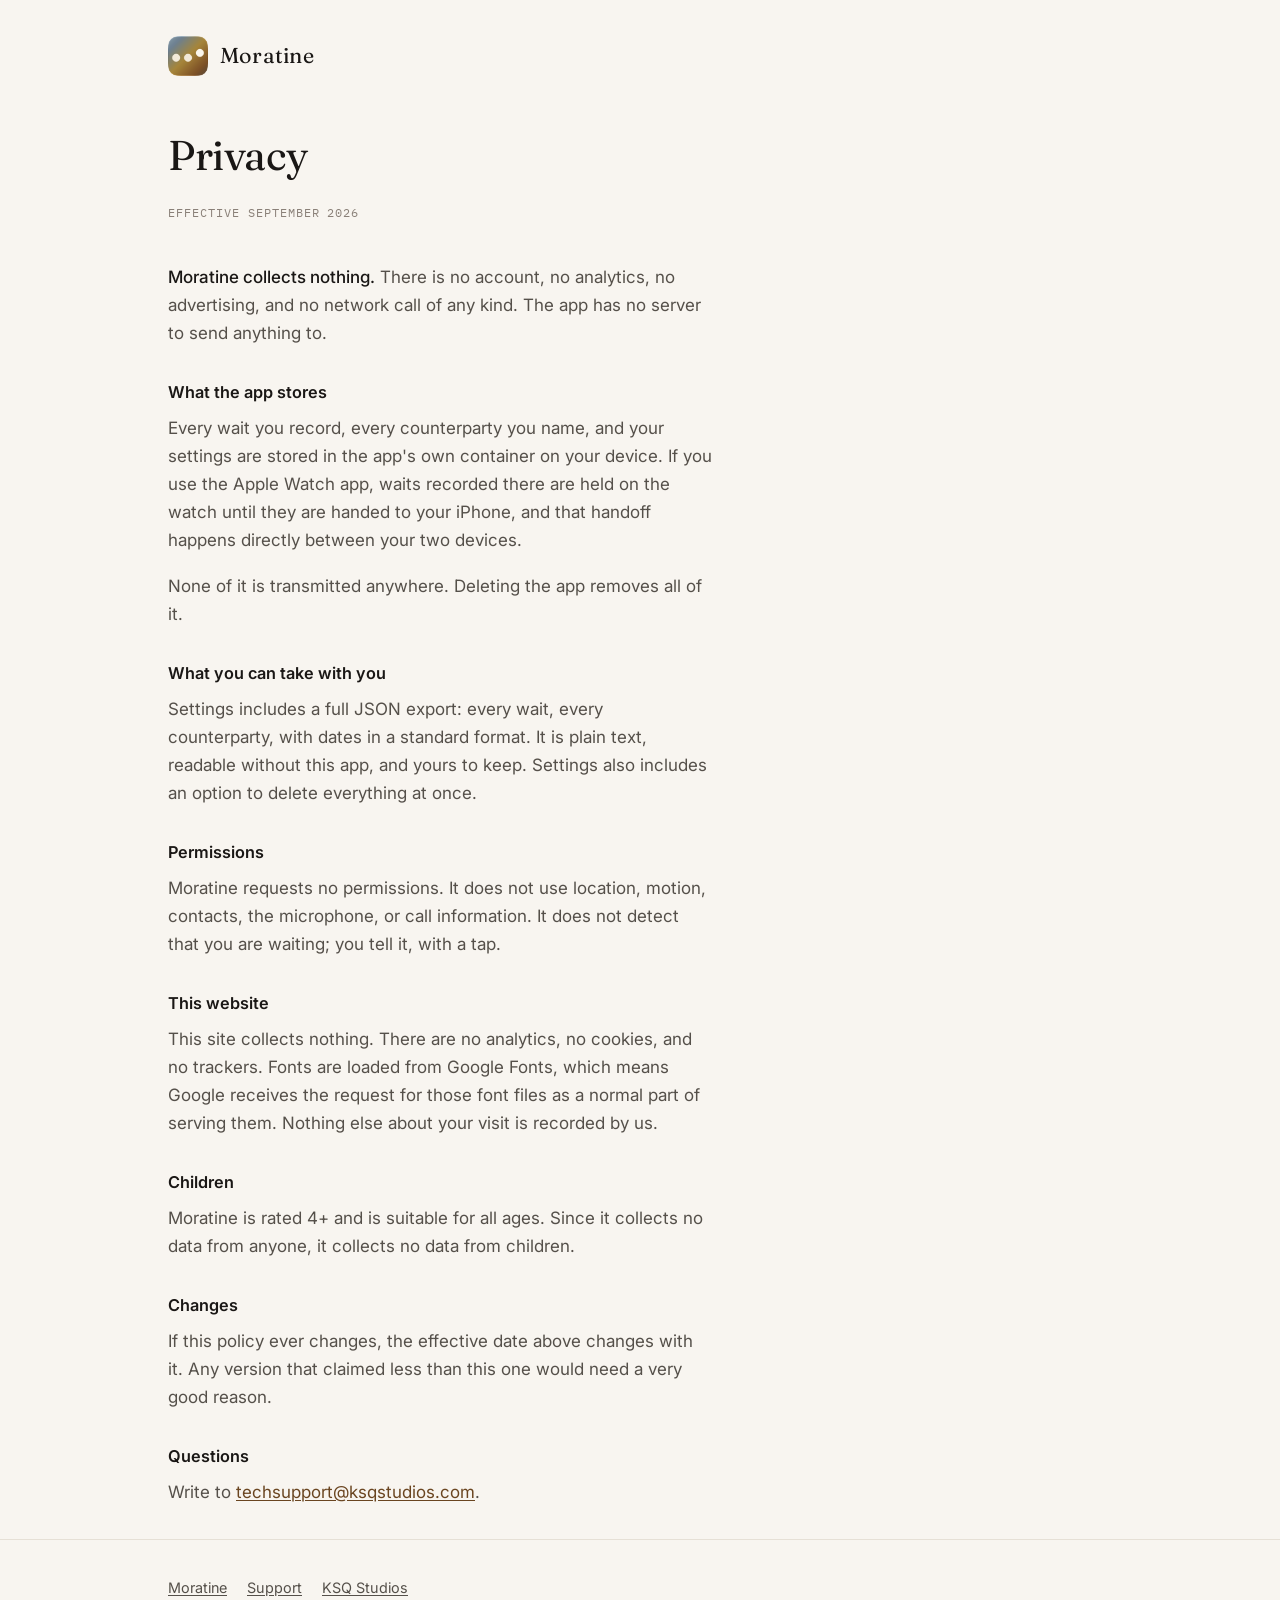
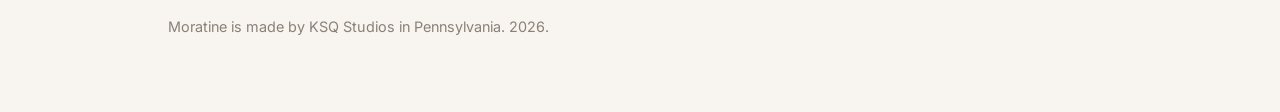
==== privacy.html @ 425c59f6 "Initial Website File Push" ====
<!DOCTYPE html>
<html lang="en">
<head>
<meta charset="utf-8">
<meta name="viewport" content="width=device-width, initial-scale=1">
<title>Privacy, Moratine</title>
<meta name="description" content="Moratine collects nothing. No account, no analytics, no network calls. Everything stays on your device.">
<link rel="canonical" href="https://moratine.app/privacy">
<meta name="robots" content="index, follow">

<link rel="icon" href="/favicon.png" sizes="32x32">
<link rel="apple-touch-icon" href="/apple-touch-icon.png">

<link rel="preconnect" href="https://fonts.googleapis.com">
<link rel="preconnect" href="https://fonts.gstatic.com" crossorigin>
<link href="https://fonts.googleapis.com/css2?family=Fraunces:opsz,wght@9..144,400&family=IBM+Plex+Mono:wght@400&family=Inter:wght@400;500;600&display=swap" rel="stylesheet">
<link rel="stylesheet" href="/styles.css">
</head>
<body>

<div class="wrap">

  <header class="masthead">
    <img src="/apple-touch-icon.png" alt="">
    <a class="wordmark" href="/">Moratine</a>
  </header>

  <div class="legal">
    <h1>Privacy</h1>
    <p class="updated">Effective September 2026</p>

    <p class="prose">
      <strong>Moratine collects nothing.</strong> There is no account, no
      analytics, no advertising, and no network call of any kind. The app has
      no server to send anything to.
    </p>

    <h3>What the app stores</h3>
    <p class="prose">
      Every wait you record, every counterparty you name, and your settings
      are stored in the app's own container on your device. If you use the
      Apple Watch app, waits recorded there are held on the watch until they
      are handed to your iPhone, and that handoff happens directly between
      your two devices.
    </p>
    <p class="prose">
      None of it is transmitted anywhere. Deleting the app removes all of it.
    </p>

    <h3>What you can take with you</h3>
    <p class="prose">
      Settings includes a full JSON export: every wait, every counterparty,
      with dates in a standard format. It is plain text, readable without this
      app, and yours to keep. Settings also includes an option to delete
      everything at once.
    </p>

    <h3>Permissions</h3>
    <p class="prose">
      Moratine requests no permissions. It does not use location, motion,
      contacts, the microphone, or call information. It does not detect that
      you are waiting; you tell it, with a tap.
    </p>

    <h3>This website</h3>
    <p class="prose">
      This site collects nothing. There are no analytics, no cookies, and no
      trackers. Fonts are loaded from Google Fonts, which means Google
      receives the request for those font files as a normal part of serving
      them. Nothing else about your visit is recorded by us.
    </p>

    <h3>Children</h3>
    <p class="prose">
      Moratine is rated 4+ and is suitable for all ages. Since it collects no
      data from anyone, it collects no data from children.
    </p>

    <h3>Changes</h3>
    <p class="prose">
      If this policy ever changes, the effective date above changes with it.
      Any version that claimed less than this one would need a very good
      reason.
    </p>

    <h3>Questions</h3>
    <p class="prose">
      Write to <a href="mailto:techsupport@ksqstudios.com">techsupport@ksqstudios.com</a>.
    </p>
  </div>

</div>

<footer>
  <div class="wrap">
    <nav>
      <a href="/">Moratine</a>
      <a href="/support">Support</a>
      <a href="https://ksqstudios.com">KSQ Studios</a>
    </nav>
    <p>Moratine is made by KSQ Studios in Pennsylvania. 2026.</p>
  </div>
</footer>

</body>
</html>
---- styles.css ----
/*
  moratine.app

  Cream page, Fraunces for the wordmark and the two gradient card figures
  only, Plex Mono for eyebrows and data, Inter for everything else. Same
  lineage as commuted.app and reckonry.app.

  No analytics. The privacy policy says the site collects nothing, so keep
  it that way.
*/

:root {
  --cream: #f8f5f0;
  --card: #ffffff;
  --ink: #1a1715;
  --ink-soft: #55504a;
  --ink-faint: #8a8078;
  --rule: #e6e0d6;

  /* The waiting room arc, matching the app */
  --mist-top: #9fb2be;
  --mist-bottom: #c4d2da;
  --ochre-top: #a8863b;
  --ochre-bottom: #cba95f;
  --umber-top: #7e5228;
  --accent: #6a4520;

  --measure: 34rem;
  --page: 62rem;
}

*, *::before, *::after { box-sizing: border-box; }

html { -webkit-text-size-adjust: 100%; }

body {
  margin: 0;
  background: var(--cream);
  color: var(--ink);
  font-family: Inter, -apple-system, BlinkMacSystemFont, system-ui, sans-serif;
  font-size: 17px;
  line-height: 1.65;
  -webkit-font-smoothing: antialiased;
}

.wrap {
  max-width: var(--page);
  margin: 0 auto;
  padding: 0 1.5rem;
}

/* ---------- Masthead ---------- */

.masthead {
  display: flex;
  align-items: center;
  gap: 0.75rem;
  padding: 2.25rem 0 0;
}

.masthead img {
  width: 40px;
  height: 40px;
  border-radius: 9px;
}

.wordmark {
  font-family: Fraunces, Georgia, serif;
  font-size: 1.35rem;
  font-weight: 400;
  letter-spacing: 0.01em;
  color: var(--ink);
  text-decoration: none;
}

/* ---------- Hero ---------- */

.hero {
  padding: 5rem 0 3.5rem;
  max-width: var(--measure);
}

.eyebrow {
  font-family: 'IBM Plex Mono', ui-monospace, SFMono-Regular, Menlo, monospace;
  font-size: 0.72rem;
  letter-spacing: 0.14em;
  text-transform: uppercase;
  color: var(--ink-faint);
  margin: 0 0 1.25rem;
}

h1 {
  font-family: Fraunces, Georgia, serif;
  font-weight: 400;
  font-size: clamp(2.4rem, 6vw, 3.6rem);
  line-height: 1.12;
  letter-spacing: -0.01em;
  margin: 0 0 1.5rem;
}

.lede {
  font-size: 1.18rem;
  line-height: 1.6;
  color: var(--ink-soft);
  margin: 0 0 2rem;
}

.lede strong {
  color: var(--ink);
  font-weight: 500;
}

/* ---------- Cards ---------- */

.cards {
  display: grid;
  grid-template-columns: repeat(auto-fit, minmax(15rem, 1fr));
  gap: 1rem;
  margin: 0 0 4.5rem;
}

.card {
  border-radius: 16px;
  padding: 1.6rem 1.5rem 1.5rem;
  min-height: 11rem;
  display: flex;
  flex-direction: column;
  justify-content: flex-end;
}

.card .eyebrow { margin-bottom: auto; }

.card .figure {
  font-family: Fraunces, Georgia, serif;
  font-size: 2.5rem;
  line-height: 1;
  margin: 0 0 0.35rem;
}

.card .note {
  font-size: 0.9rem;
  line-height: 1.45;
  margin: 0;
}

.card--ochre {
  background: linear-gradient(135deg, var(--ochre-top), var(--ochre-bottom));
  color: rgba(0, 0, 0, 0.85);
}
.card--ochre .eyebrow,
.card--ochre .note { color: rgba(0, 0, 0, 0.62); }

.card--mist {
  background: linear-gradient(135deg, var(--mist-top), var(--mist-bottom));
  color: rgba(0, 0, 0, 0.85);
}
.card--mist .eyebrow,
.card--mist .note { color: rgba(0, 0, 0, 0.62); }

/* ---------- Sections ---------- */

section { padding: 0 0 4rem; }

h2 {
  font-family: Fraunces, Georgia, serif;
  font-weight: 400;
  font-size: clamp(1.6rem, 3.5vw, 2.1rem);
  line-height: 1.2;
  margin: 0 0 1rem;
}

h3 {
  font-size: 1.02rem;
  font-weight: 600;
  margin: 2rem 0 0.5rem;
}

p { max-width: var(--measure); margin: 0 0 1.1rem; }

.prose { color: var(--ink-soft); }
.prose strong { color: var(--ink); font-weight: 500; }

ul { max-width: var(--measure); padding-left: 1.1rem; color: var(--ink-soft); }
li { margin-bottom: 0.5rem; }

a { color: var(--accent); text-underline-offset: 2px; }
a:hover { text-decoration-thickness: 2px; }

/* ---------- Screenshots ---------- */

.shots {
  display: grid;
  grid-template-columns: repeat(auto-fit, minmax(13rem, 1fr));
  gap: 1.25rem;
  margin: 0 0 1rem;
}

.shots img {
  width: 100%;
  height: auto;
  border-radius: 18px;
  box-shadow: 0 2px 18px rgba(26, 23, 21, 0.09);
  display: block;
}

.shots--watch {
  grid-template-columns: repeat(auto-fit, minmax(9rem, 1fr));
  max-width: 34rem;
}

.shots--watch img { border-radius: 22px; }

/* ---------- Refusals ---------- */

.refusals {
  border-top: 1px solid var(--rule);
  border-bottom: 1px solid var(--rule);
  padding: 2rem 0;
  margin: 0 0 4rem;
}

.refusals ul {
  list-style: none;
  padding: 0;
  margin: 0;
  columns: 2;
  column-gap: 2.5rem;
  max-width: 44rem;
}

.refusals li {
  break-inside: avoid;
  padding-left: 1.4rem;
  position: relative;
  color: var(--ink-soft);
}

.refusals li::before {
  content: '\00d7';
  position: absolute;
  left: 0;
  color: var(--ink-faint);
}

@media (max-width: 32rem) {
  .refusals ul { columns: 1; }
}

/* ---------- Buttons ---------- */

.cta {
  display: inline-block;
  background: linear-gradient(135deg, var(--ochre-top), var(--ochre-bottom));
  color: rgba(0, 0, 0, 0.85);
  text-decoration: none;
  font-weight: 600;
  padding: 0.85rem 1.6rem;
  border-radius: 12px;
}

.cta:hover { opacity: 0.92; }

.price {
  font-family: 'IBM Plex Mono', ui-monospace, monospace;
  font-size: 0.82rem;
  color: var(--ink-faint);
  margin-left: 0.9rem;
}

/* ---------- Footer ---------- */

footer {
  border-top: 1px solid var(--rule);
  padding: 2.25rem 0 3.5rem;
  font-size: 0.9rem;
  color: var(--ink-faint);
}

footer a { color: var(--ink-soft); }

footer nav {
  display: flex;
  flex-wrap: wrap;
  gap: 1.25rem;
  margin-bottom: 0.9rem;
}

/* ---------- Legal pages ---------- */

.legal { padding: 3.5rem 0 1rem; max-width: var(--measure); }
.legal h1 { font-size: clamp(2rem, 5vw, 2.6rem); }
.legal .updated {
  font-family: 'IBM Plex Mono', ui-monospace, monospace;
  font-size: 0.76rem;
  letter-spacing: 0.08em;
  text-transform: uppercase;
  color: var(--ink-faint);
  margin-bottom: 2.5rem;
}
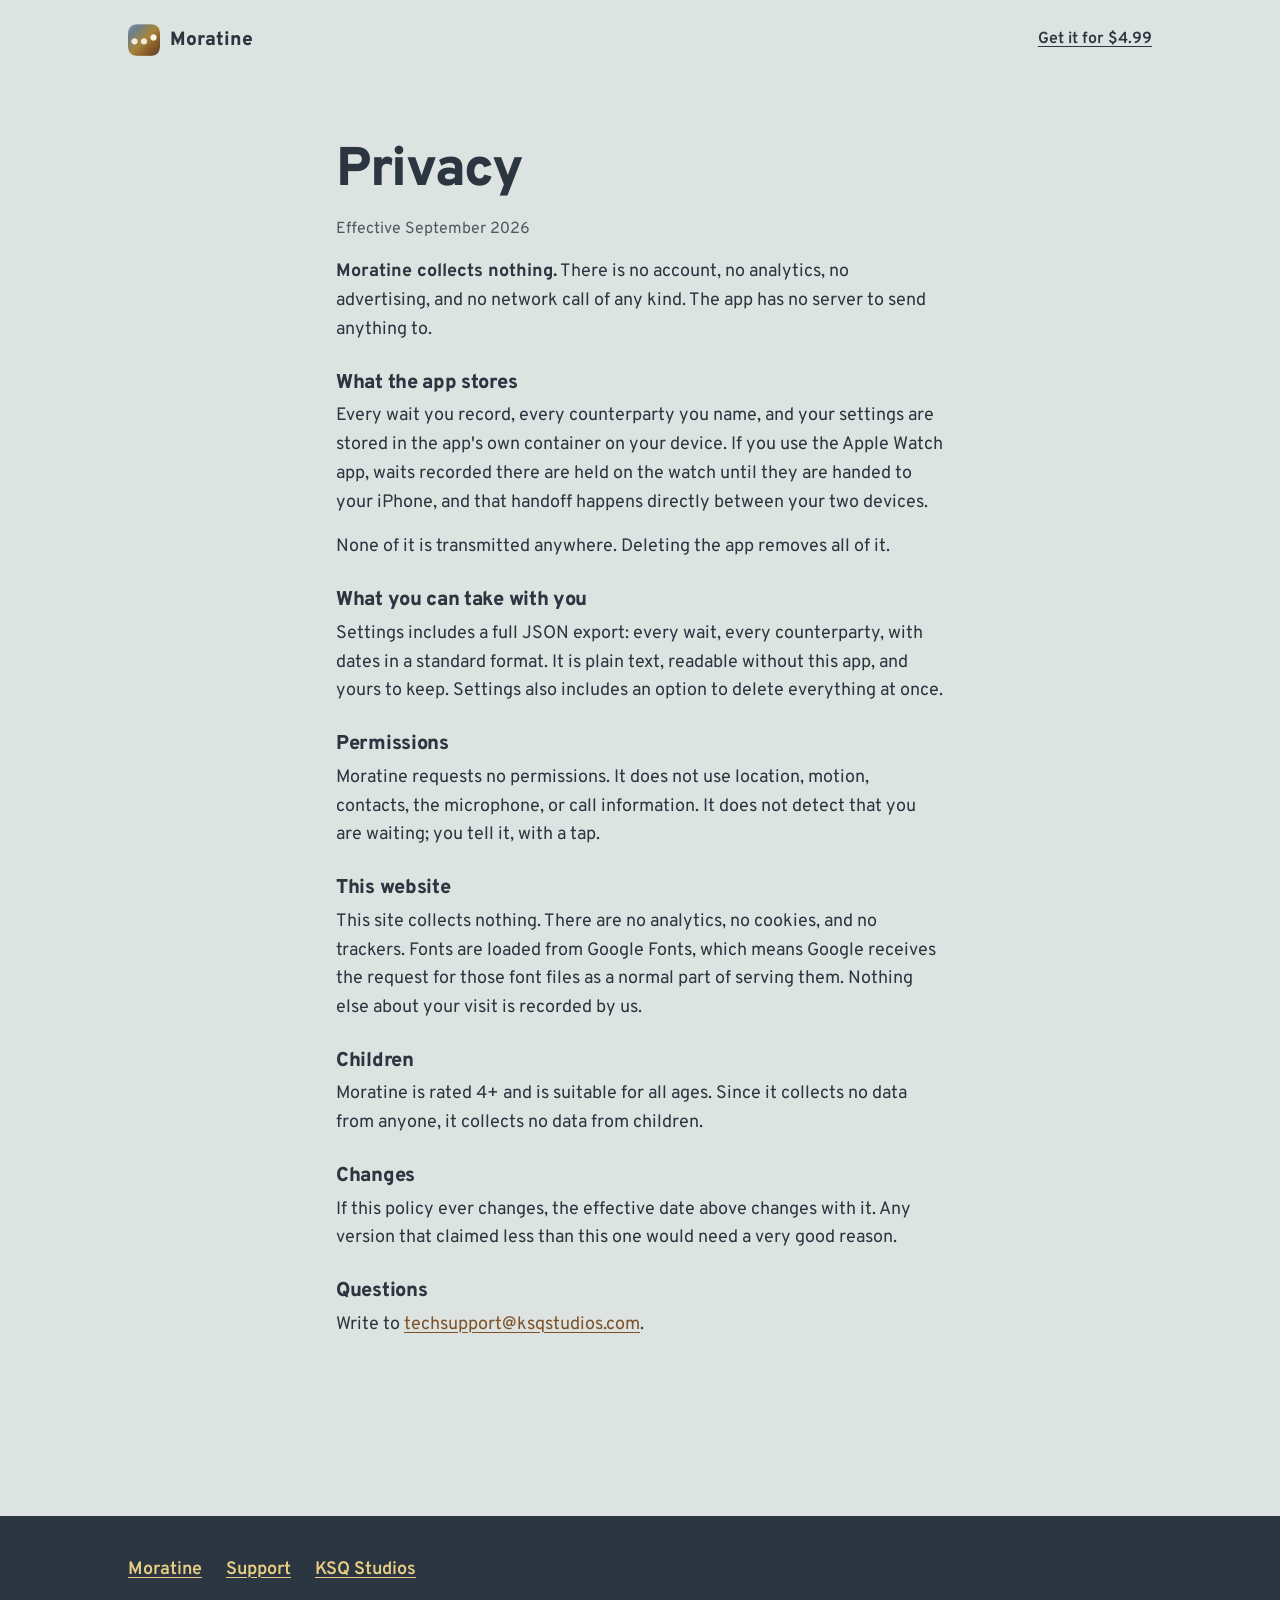
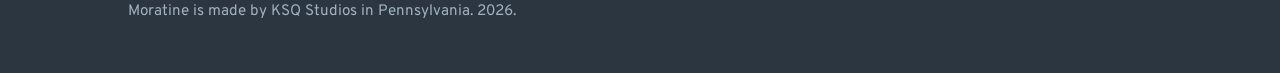
==== commit 54421c28: "Redesign the site as a waiting room" ====
--- a/privacy.html
+++ b/privacy.html
@@ -3,6 +3,7 @@
 <head>
 <meta charset="utf-8">
 <meta name="viewport" content="width=device-width, initial-scale=1">
+<meta name="theme-color" content="#dde3e0">
 <title>Privacy, Moratine</title>
 <meta name="description" content="Moratine collects nothing. No account, no analytics, no network calls. Everything stays on your device.">
 <link rel="canonical" href="https://moratine.app/privacy">
@@ -13,42 +14,45 @@
 
 <link rel="preconnect" href="https://fonts.googleapis.com">
 <link rel="preconnect" href="https://fonts.gstatic.com" crossorigin>
-<link href="https://fonts.googleapis.com/css2?family=Fraunces:opsz,wght@9..144,400&family=IBM+Plex+Mono:wght@400&family=Inter:wght@400;500;600&display=swap" rel="stylesheet">
+<link href="https://fonts.googleapis.com/css2?family=Overpass:wght@400;600;800&display=swap" rel="stylesheet">
 <link rel="stylesheet" href="/styles.css">
 </head>
 <body>
 
-<div class="wrap">
+<header class="bar">
+  <a class="mark" href="/">
+    <img src="/apple-touch-icon.png" alt="" width="32" height="32">
+    Moratine
+  </a>
+  <a class="bar-cta" href="https://apps.apple.com/us/app/moratine/id6808066631" rel="noopener">Get it for $4.99</a>
+</header>
 
-  <header class="masthead">
-    <img src="/apple-touch-icon.png" alt="">
-    <a class="wordmark" href="/">Moratine</a>
-  </header>
+<main class="doc">
 
-  <div class="legal">
+<div class="legal">
     <h1>Privacy</h1>
     <p class="updated">Effective September 2026</p>
 
-    <p class="prose">
+    <p>
       <strong>Moratine collects nothing.</strong> There is no account, no
       analytics, no advertising, and no network call of any kind. The app has
       no server to send anything to.
     </p>
 
     <h3>What the app stores</h3>
-    <p class="prose">
+    <p>
       Every wait you record, every counterparty you name, and your settings
       are stored in the app's own container on your device. If you use the
       Apple Watch app, waits recorded there are held on the watch until they
       are handed to your iPhone, and that handoff happens directly between
       your two devices.
     </p>
-    <p class="prose">
+    <p>
       None of it is transmitted anywhere. Deleting the app removes all of it.
     </p>
 
     <h3>What you can take with you</h3>
-    <p class="prose">
+    <p>
       Settings includes a full JSON export: every wait, every counterparty,
       with dates in a standard format. It is plain text, readable without this
       app, and yours to keep. Settings also includes an option to delete
@@ -56,14 +60,14 @@
     </p>
 
     <h3>Permissions</h3>
-    <p class="prose">
+    <p>
       Moratine requests no permissions. It does not use location, motion,
       contacts, the microphone, or call information. It does not detect that
       you are waiting; you tell it, with a tap.
     </p>
 
     <h3>This website</h3>
-    <p class="prose">
+    <p>
       This site collects nothing. There are no analytics, no cookies, and no
       trackers. Fonts are loaded from Google Fonts, which means Google
       receives the request for those font files as a normal part of serving
@@ -71,29 +75,27 @@
     </p>
 
     <h3>Children</h3>
-    <p class="prose">
+    <p>
       Moratine is rated 4+ and is suitable for all ages. Since it collects no
       data from anyone, it collects no data from children.
     </p>
 
     <h3>Changes</h3>
-    <p class="prose">
+    <p>
       If this policy ever changes, the effective date above changes with it.
       Any version that claimed less than this one would need a very good
       reason.
     </p>
 
     <h3>Questions</h3>
-    <p class="prose">
+    <p>
       Write to <a href="mailto:techsupport@ksqstudios.com">techsupport@ksqstudios.com</a>.
     </p>
-  </div>
+</main>
 
-</div>
-
-<footer>
-  <div class="wrap">
-    <nav>
+<footer class="foot">
+  <div class="foot-inner">
+    <nav aria-label="Site">
       <a href="/">Moratine</a>
       <a href="/support">Support</a>
       <a href="https://ksqstudios.com">KSQ Studios</a>
--- a/styles.css
+++ b/styles.css
@@ -1,32 +1,31 @@
 /*
   moratine.app
 
-  Cream page, Fraunces for the wordmark and the two gradient card figures
-  only, Plex Mono for eyebrows and data, Inter for everything else. Same
-  lineage as commuted.app and reckonry.app.
+  The waiting room. A pale institutional wall, a take-a-number ticket that
+  counts the reader's own wait, a posted notice, a ledger like a fee
+  schedule. Overpass (from the Highway Gothic signage lineage) is the only
+  typeface. Colors come from the app's stage arc: mist, slate, ochre, umber.
 
   No analytics. The privacy policy says the site collects nothing, so keep
   it that way.
 */
 
 :root {
-  --cream: #f8f5f0;
-  --card: #ffffff;
-  --ink: #1a1715;
-  --ink-soft: #55504a;
-  --ink-faint: #8a8078;
-  --rule: #e6e0d6;
-
-  /* The waiting room arc, matching the app */
-  --mist-top: #9fb2be;
-  --mist-bottom: #c4d2da;
-  --ochre-top: #a8863b;
-  --ochre-bottom: #cba95f;
-  --umber-top: #7e5228;
-  --accent: #6a4520;
-
-  --measure: 34rem;
-  --page: 62rem;
+  --wall: #dde3e0;
+  --wall-deep: #cfd7d3;
+  --ticket: #e8cd85;
+  --ticket-edge: #d4b467;
+  --slate: #2c3640;
+  --slate-soft: #4d5862;
+  --ochre: #a8863b;
+  --umber: #7e5228;
+  --umber-deep: #67431f;
+  --mist: #9fb2be;
+  --paper: #f3f5f2;
+
+  --measure: 36rem;
+  --page: 70rem;
+  --gutter: clamp(1.25rem, 4vw, 3rem);
 }
 
 *, *::before, *::after { box-sizing: border-box; }
@@ -35,265 +34,440 @@
 
 body {
   margin: 0;
-  background: var(--cream);
-  color: var(--ink);
-  font-family: Inter, -apple-system, BlinkMacSystemFont, system-ui, sans-serif;
-  font-size: 17px;
-  line-height: 1.65;
+  background: var(--wall);
+  color: var(--slate);
+  font-family: Overpass, -apple-system, BlinkMacSystemFont, system-ui, sans-serif;
+  font-size: 1.125rem;
+  line-height: 1.6;
   -webkit-font-smoothing: antialiased;
-}
-
-.wrap {
+  font-variant-numeric: tabular-nums;
+}
+
+img { max-width: 100%; height: auto; display: block; }
+
+a { color: var(--umber); text-underline-offset: 0.18em; }
+a:hover { color: var(--slate); }
+
+:focus-visible {
+  outline: 3px solid var(--umber);
+  outline-offset: 3px;
+  border-radius: 2px;
+}
+
+h1, h2, h3 {
+  font-weight: 800;
+  line-height: 1.08;
+  letter-spacing: -0.015em;
+  margin: 0;
+}
+
+h2 { font-size: clamp(1.75rem, 3.2vw, 2.4rem); margin-bottom: 1.25rem; }
+h3 { font-size: 1.25rem; margin-bottom: 0.5rem; }
+
+p { margin: 0 0 1rem; }
+
+/* ---------- Bar ---------- */
+
+.bar {
   max-width: var(--page);
   margin: 0 auto;
-  padding: 0 1.5rem;
-}
-
-/* ---------- Masthead ---------- */
-
-.masthead {
+  padding: 1.5rem var(--gutter);
   display: flex;
   align-items: center;
-  gap: 0.75rem;
-  padding: 2.25rem 0 0;
-}
-
-.masthead img {
-  width: 40px;
-  height: 40px;
-  border-radius: 9px;
-}
-
-.wordmark {
-  font-family: Fraunces, Georgia, serif;
-  font-size: 1.35rem;
-  font-weight: 400;
-  letter-spacing: 0.01em;
-  color: var(--ink);
+  justify-content: space-between;
+  gap: 1rem;
+}
+
+.mark {
+  display: inline-flex;
+  align-items: center;
+  gap: 0.6rem;
+  font-weight: 800;
+  font-size: 1.2rem;
+  color: var(--slate);
   text-decoration: none;
 }
 
+.mark img { width: 32px; height: 32px; border-radius: 8px; }
+
+.bar-cta {
+  font-weight: 600;
+  font-size: 1rem;
+  color: var(--slate);
+}
+
+/* ---------- Sections ---------- */
+
+main > section {
+  max-width: var(--page);
+  margin: 0 auto;
+  padding: clamp(2.75rem, 6vw, 4.75rem) var(--gutter);
+}
+
 /* ---------- Hero ---------- */
 
 .hero {
-  padding: 5rem 0 3.5rem;
-  max-width: var(--measure);
-}
-
-.eyebrow {
-  font-family: 'IBM Plex Mono', ui-monospace, SFMono-Regular, Menlo, monospace;
-  font-size: 0.72rem;
-  letter-spacing: 0.14em;
-  text-transform: uppercase;
-  color: var(--ink-faint);
-  margin: 0 0 1.25rem;
-}
-
-h1 {
-  font-family: Fraunces, Georgia, serif;
-  font-weight: 400;
-  font-size: clamp(2.4rem, 6vw, 3.6rem);
-  line-height: 1.12;
-  letter-spacing: -0.01em;
-  margin: 0 0 1.5rem;
+  display: grid;
+  grid-template-columns: minmax(0, 1.25fr) minmax(0, 1fr);
+  gap: clamp(2.5rem, 6vw, 5rem);
+  align-items: center;
+}
+
+main > .hero { padding-top: clamp(2rem, 5vw, 4rem); }
+
+.hero h1 {
+  font-size: clamp(2.4rem, 5.4vw, 4.4rem);
+  line-height: 1.02;
+  letter-spacing: -0.025em;
+  margin-bottom: 1.5rem;
+  max-width: 14ch;
 }
 
 .lede {
-  font-size: 1.18rem;
-  line-height: 1.6;
-  color: var(--ink-soft);
-  margin: 0 0 2rem;
-}
-
-.lede strong {
-  color: var(--ink);
-  font-weight: 500;
-}
-
-/* ---------- Cards ---------- */
-
-.cards {
+  font-size: 1.25rem;
+  color: var(--slate-soft);
+  max-width: 32rem;
+}
+
+.buy {
+  display: flex;
+  flex-wrap: wrap;
+  align-items: center;
+  gap: 0.75rem 1.25rem;
+  margin-top: 2rem;
+}
+
+.button {
+  display: inline-block;
+  background: var(--slate);
+  color: var(--paper);
+  font-weight: 600;
+  font-size: 1rem;
+  text-decoration: none;
+  padding: 0.85rem 1.4rem 0.75rem;
+  border-radius: 6px;
+}
+
+.button:hover { background: var(--umber); color: var(--paper); }
+
+.price { font-size: 0.95rem; color: var(--slate-soft); }
+
+/* ---------- Ticket ---------- */
+
+.ticket {
+  --notch: 14px;
+  margin: 0;
+  justify-self: center;
+  width: min(100%, 22rem);
+  transform: rotate(2deg);
+  filter: drop-shadow(0 18px 24px rgba(44, 54, 64, 0.18)) drop-shadow(0 2px 3px rgba(44, 54, 64, 0.2));
+}
+
+.ticket-body,
+.ticket-stub {
+  background: var(--ticket);
+  padding: 1.75rem 1.75rem 1.5rem;
+}
+
+.ticket-body {
+  border-radius: 10px 10px 0 0;
+  -webkit-mask: radial-gradient(circle var(--notch) at 0 100%, transparent 98%, #000) left / 51% 100% no-repeat,
+                radial-gradient(circle var(--notch) at 100% 100%, transparent 98%, #000) right / 51% 100% no-repeat;
+          mask: radial-gradient(circle var(--notch) at 0 100%, transparent 98%, #000) left / 51% 100% no-repeat,
+                radial-gradient(circle var(--notch) at 100% 100%, transparent 98%, #000) right / 51% 100% no-repeat;
+}
+
+.ticket-stub {
+  border-radius: 0 0 10px 10px;
+  border-top: 2px dashed var(--ticket-edge);
+  padding-top: 1.4rem;
+  -webkit-mask: radial-gradient(circle var(--notch) at 0 0, transparent 98%, #000) left / 51% 100% no-repeat,
+                radial-gradient(circle var(--notch) at 100% 0, transparent 98%, #000) right / 51% 100% no-repeat;
+          mask: radial-gradient(circle var(--notch) at 0 0, transparent 98%, #000) left / 51% 100% no-repeat,
+                radial-gradient(circle var(--notch) at 100% 0, transparent 98%, #000) right / 51% 100% no-repeat;
+}
+
+.ticket-issuer {
+  font-weight: 800;
+  font-size: 0.95rem;
+  color: var(--umber-deep);
+  margin-bottom: 1.5rem;
+}
+
+.ticket-state { font-weight: 600; margin: 0; }
+
+.ticket-time {
+  font-weight: 800;
+  font-size: clamp(4.5rem, 11vw, 6.5rem);
+  line-height: 1;
+  letter-spacing: -0.04em;
+  margin: 0.3rem 0 0.4rem;
+  color: var(--slate);
+}
+
+.ticket-since { color: var(--umber-deep); margin: 0; }
+
+.ticket-button {
+  font: inherit;
+  font-weight: 800;
+  font-size: 1rem;
+  color: var(--ticket);
+  background: var(--slate);
+  border: 0;
+  border-radius: 999px;
+  padding: 0.7rem 1.3rem 0.6rem;
+  cursor: pointer;
+}
+
+.ticket-button:hover { background: var(--umber); }
+
+.ticket-note {
+  font-size: 0.95rem;
+  line-height: 1.45;
+  margin: 0.9rem 0 0;
+  color: var(--slate-soft);
+}
+
+/* ---------- Ledger ---------- */
+
+.ledger-section {
   display: grid;
-  grid-template-columns: repeat(auto-fit, minmax(15rem, 1fr));
-  gap: 1rem;
-  margin: 0 0 4.5rem;
-}
-
-.card {
-  border-radius: 16px;
-  padding: 1.6rem 1.5rem 1.5rem;
-  min-height: 11rem;
+  grid-template-columns: minmax(0, 1fr) minmax(0, 1fr);
+  gap: clamp(2.5rem, 6vw, 5rem);
+  align-items: start;
+}
+
+.ledger-copy p { max-width: var(--measure); }
+
+.ledger {
+  margin: 0;
+  background: var(--paper);
+  padding: 1.75rem clamp(1.25rem, 3vw, 2rem) 1.25rem;
+  border-radius: 4px;
+  box-shadow: 0 1px 0 var(--wall-deep), 0 10px 30px rgba(44, 54, 64, 0.08);
+}
+
+.ledger figcaption {
+  font-weight: 800;
+  font-size: 1.1rem;
+  margin-bottom: 1rem;
+}
+
+.ledger ol { list-style: none; margin: 0; padding: 0; }
+
+.ledger li {
   display: flex;
-  flex-direction: column;
-  justify-content: flex-end;
-}
-
-.card .eyebrow { margin-bottom: auto; }
-
-.card .figure {
-  font-family: Fraunces, Georgia, serif;
-  font-size: 2.5rem;
-  line-height: 1;
-  margin: 0 0 0.35rem;
-}
-
-.card .note {
-  font-size: 0.9rem;
-  line-height: 1.45;
-  margin: 0;
-}
-
-.card--ochre {
-  background: linear-gradient(135deg, var(--ochre-top), var(--ochre-bottom));
-  color: rgba(0, 0, 0, 0.85);
-}
-.card--ochre .eyebrow,
-.card--ochre .note { color: rgba(0, 0, 0, 0.62); }
-
-.card--mist {
-  background: linear-gradient(135deg, var(--mist-top), var(--mist-bottom));
-  color: rgba(0, 0, 0, 0.85);
-}
-.card--mist .eyebrow,
-.card--mist .note { color: rgba(0, 0, 0, 0.62); }
-
-/* ---------- Sections ---------- */
-
-section { padding: 0 0 4rem; }
-
-h2 {
-  font-family: Fraunces, Georgia, serif;
-  font-weight: 400;
-  font-size: clamp(1.6rem, 3.5vw, 2.1rem);
-  line-height: 1.2;
-  margin: 0 0 1rem;
-}
-
-h3 {
-  font-size: 1.02rem;
-  font-weight: 600;
-  margin: 2rem 0 0.5rem;
-}
-
-p { max-width: var(--measure); margin: 0 0 1.1rem; }
-
-.prose { color: var(--ink-soft); }
-.prose strong { color: var(--ink); font-weight: 500; }
-
-ul { max-width: var(--measure); padding-left: 1.1rem; color: var(--ink-soft); }
-li { margin-bottom: 0.5rem; }
-
-a { color: var(--accent); text-underline-offset: 2px; }
-a:hover { text-decoration-thickness: 2px; }
-
-/* ---------- Screenshots ---------- */
+  align-items: baseline;
+  gap: 0.5rem;
+  padding: 0.5rem 0;
+  font-size: 1.15rem;
+}
+
+.ledger li:first-child { font-weight: 800; font-size: 1.4rem; }
+
+.ledger .dots {
+  flex: 1;
+  border-bottom: 2px dotted var(--mist);
+  transform: translateY(-0.3em);
+}
+
+.ledger .unnamed { color: var(--slate-soft); }
+
+.ledger-total {
+  display: flex;
+  justify-content: space-between;
+  border-top: 2px solid var(--slate);
+  margin: 0.75rem 0 0;
+  padding-top: 0.75rem;
+  font-weight: 800;
+}
+
+/* ---------- Capture ---------- */
+
+.capture-copy { max-width: var(--measure); }
 
 .shots {
   display: grid;
-  grid-template-columns: repeat(auto-fit, minmax(13rem, 1fr));
-  gap: 1.25rem;
-  margin: 0 0 1rem;
-}
+  grid-template-columns: repeat(3, minmax(0, 1fr));
+  gap: clamp(1rem, 3vw, 2.5rem);
+  margin-top: 3rem;
+}
+
+.shots figure { margin: 0; }
 
 .shots img {
-  width: 100%;
-  height: auto;
-  border-radius: 18px;
-  box-shadow: 0 2px 18px rgba(26, 23, 21, 0.09);
-  display: block;
-}
-
-.shots--watch {
-  grid-template-columns: repeat(auto-fit, minmax(9rem, 1fr));
-  max-width: 34rem;
-}
-
-.shots--watch img { border-radius: 22px; }
-
-/* ---------- Refusals ---------- */
-
-.refusals {
-  border-top: 1px solid var(--rule);
-  border-bottom: 1px solid var(--rule);
-  padding: 2rem 0;
-  margin: 0 0 4rem;
-}
-
-.refusals ul {
+  border-radius: 28px;
+  box-shadow: 0 12px 30px rgba(44, 54, 64, 0.16);
+}
+
+.shots figcaption {
+  margin-top: 0.9rem;
+  font-weight: 600;
+  font-size: 1rem;
+}
+
+/* ---------- Wrist ---------- */
+
+.wrist {
+  display: grid;
+  grid-template-columns: minmax(0, 1fr) minmax(0, 1.2fr);
+  gap: clamp(2rem, 6vw, 5rem);
+  align-items: center;
+}
+
+.wrist-copy p { max-width: var(--measure); }
+
+.watch-shots {
+  display: grid;
+  grid-template-columns: repeat(3, minmax(0, 1fr));
+  gap: 1rem;
+}
+
+.watch-shots img { border-radius: 30%/25%; }
+
+/* ---------- Unfold ---------- */
+
+.unfold p { max-width: 42rem; }
+
+.duo {
+  margin-top: 2.5rem;
+  border-radius: 22px;
+  border: 10px solid var(--slate);
+  box-shadow: 0 20px 50px rgba(44, 54, 64, 0.2);
+}
+
+/* ---------- Notice ---------- */
+
+.notice {
+  position: relative;
+  max-width: 44rem;
+  margin: 0 auto;
+  background: var(--paper);
+  border: 3px solid var(--slate);
+  outline: 1px solid var(--slate);
+  outline-offset: -10px;
+  padding: clamp(2rem, 5vw, 3rem);
+}
+
+.notice::before,
+.notice::after {
+  content: "";
+  position: absolute;
+  top: 18px;
+  width: 9px;
+  height: 9px;
+  border-radius: 50%;
+  background: var(--mist);
+  box-shadow: inset 0 0 0 2px var(--slate-soft);
+}
+
+.notice::before { left: 18px; }
+.notice::after { right: 18px; }
+
+.notice h2 { text-align: center; }
+
+.notice ul {
   list-style: none;
+  margin: 0;
   padding: 0;
-  margin: 0;
-  columns: 2;
+  columns: 2 14rem;
   column-gap: 2.5rem;
+}
+
+.notice li {
+  padding: 0.35rem 0;
+  border-bottom: 1px solid var(--wall-deep);
+  break-inside: avoid;
+  font-weight: 600;
+}
+
+/* ---------- Yours ---------- */
+
+.yours p { max-width: var(--measure); }
+
+/* ---------- Footer ---------- */
+
+.foot {
+  background: var(--slate);
+  color: var(--wall);
+  margin-top: clamp(2rem, 5vw, 4rem);
+}
+
+.foot-inner {
+  max-width: var(--page);
+  margin: 0 auto;
+  padding: 2.5rem var(--gutter) 3rem;
+}
+
+.foot nav { display: flex; flex-wrap: wrap; gap: 0.5rem 1.5rem; margin-bottom: 1rem; font-weight: 600; }
+.foot a { color: var(--ticket); }
+.foot a:hover { color: var(--paper); }
+.foot p { font-size: 0.95rem; color: var(--mist); margin: 0; max-width: var(--measure); }
+
+/* ---------- Document pages: privacy, support, event ---------- */
+
+.doc {
   max-width: 44rem;
-}
-
-.refusals li {
-  break-inside: avoid;
-  padding-left: 1.4rem;
-  position: relative;
-  color: var(--ink-soft);
-}
-
-.refusals li::before {
-  content: '\00d7';
-  position: absolute;
-  left: 0;
-  color: var(--ink-faint);
-}
-
-@media (max-width: 32rem) {
-  .refusals ul { columns: 1; }
-}
-
-/* ---------- Buttons ---------- */
-
-.cta {
-  display: inline-block;
-  background: linear-gradient(135deg, var(--ochre-top), var(--ochre-bottom));
-  color: rgba(0, 0, 0, 0.85);
-  text-decoration: none;
-  font-weight: 600;
-  padding: 0.85rem 1.6rem;
-  border-radius: 12px;
-}
-
-.cta:hover { opacity: 0.92; }
-
-.price {
-  font-family: 'IBM Plex Mono', ui-monospace, monospace;
-  font-size: 0.82rem;
-  color: var(--ink-faint);
-  margin-left: 0.9rem;
-}
-
-/* ---------- Footer ---------- */
-
-footer {
-  border-top: 1px solid var(--rule);
-  padding: 2.25rem 0 3.5rem;
-  font-size: 0.9rem;
-  color: var(--ink-faint);
-}
-
-footer a { color: var(--ink-soft); }
-
-footer nav {
-  display: flex;
-  flex-wrap: wrap;
-  gap: 1.25rem;
-  margin-bottom: 0.9rem;
-}
-
-/* ---------- Legal pages ---------- */
-
-.legal { padding: 3.5rem 0 1rem; max-width: var(--measure); }
-.legal h1 { font-size: clamp(2rem, 5vw, 2.6rem); }
-.legal .updated {
-  font-family: 'IBM Plex Mono', ui-monospace, monospace;
-  font-size: 0.76rem;
-  letter-spacing: 0.08em;
-  text-transform: uppercase;
-  color: var(--ink-faint);
-  margin-bottom: 2.5rem;
-}
+  margin: 0 auto;
+  padding: clamp(2rem, 6vw, 4rem) var(--gutter) clamp(4rem, 8vw, 6rem);
+}
+
+.doc h1 {
+  font-size: clamp(2.2rem, 5vw, 3.4rem);
+  line-height: 1.04;
+  letter-spacing: -0.025em;
+  margin-bottom: 1rem;
+}
+
+.doc h2 { font-size: 1.6rem; margin: 3rem 0 0.9rem; }
+.doc h3 { margin-top: 1.75rem; }
+.doc .updated { color: var(--slate-soft); font-size: 1rem; }
+.doc ul { padding-left: 1.2rem; }
+.doc li { margin-bottom: 0.4rem; }
+
+.doc .panel {
+  background: var(--paper);
+  border-radius: 4px;
+  padding: 1.5rem 1.75rem;
+  margin: 2rem 0;
+}
+
+.doc .panel p:last-child { margin-bottom: 0; }
+
+.doc details {
+  border-bottom: 1px solid var(--wall-deep);
+  padding: 1rem 0;
+}
+
+.doc summary {
+  font-weight: 800;
+  cursor: pointer;
+}
+
+.doc details p { margin: 0.75rem 0 0; }
+
+/* ---------- Small screens ---------- */
+
+@media (max-width: 52rem) {
+  .hero,
+  .ledger-section,
+  .wrist { grid-template-columns: minmax(0, 1fr); }
+
+  .ticket { transform: rotate(1deg); width: min(100%, 20rem); }
+
+  .shots { grid-template-columns: repeat(3, minmax(9rem, 1fr)); overflow-x: auto; padding-bottom: 1rem; }
+  .shots img { border-radius: 18px; }
+
+  .duo { border-width: 6px; border-radius: 14px; }
+
+  .bar-cta { font-size: 0.95rem; }
+}
+
+@media (prefers-reduced-motion: reduce) {
+  .ticket { transform: none; }
+}
+
+.doc .lede { margin-top: 1.25rem; }
+.doc .duo { margin: 2rem 0 0.5rem; }
+.doc section h2 { margin-top: 2.75rem; }
+main.doc > section { padding: 0; max-width: none; margin: 0; }
